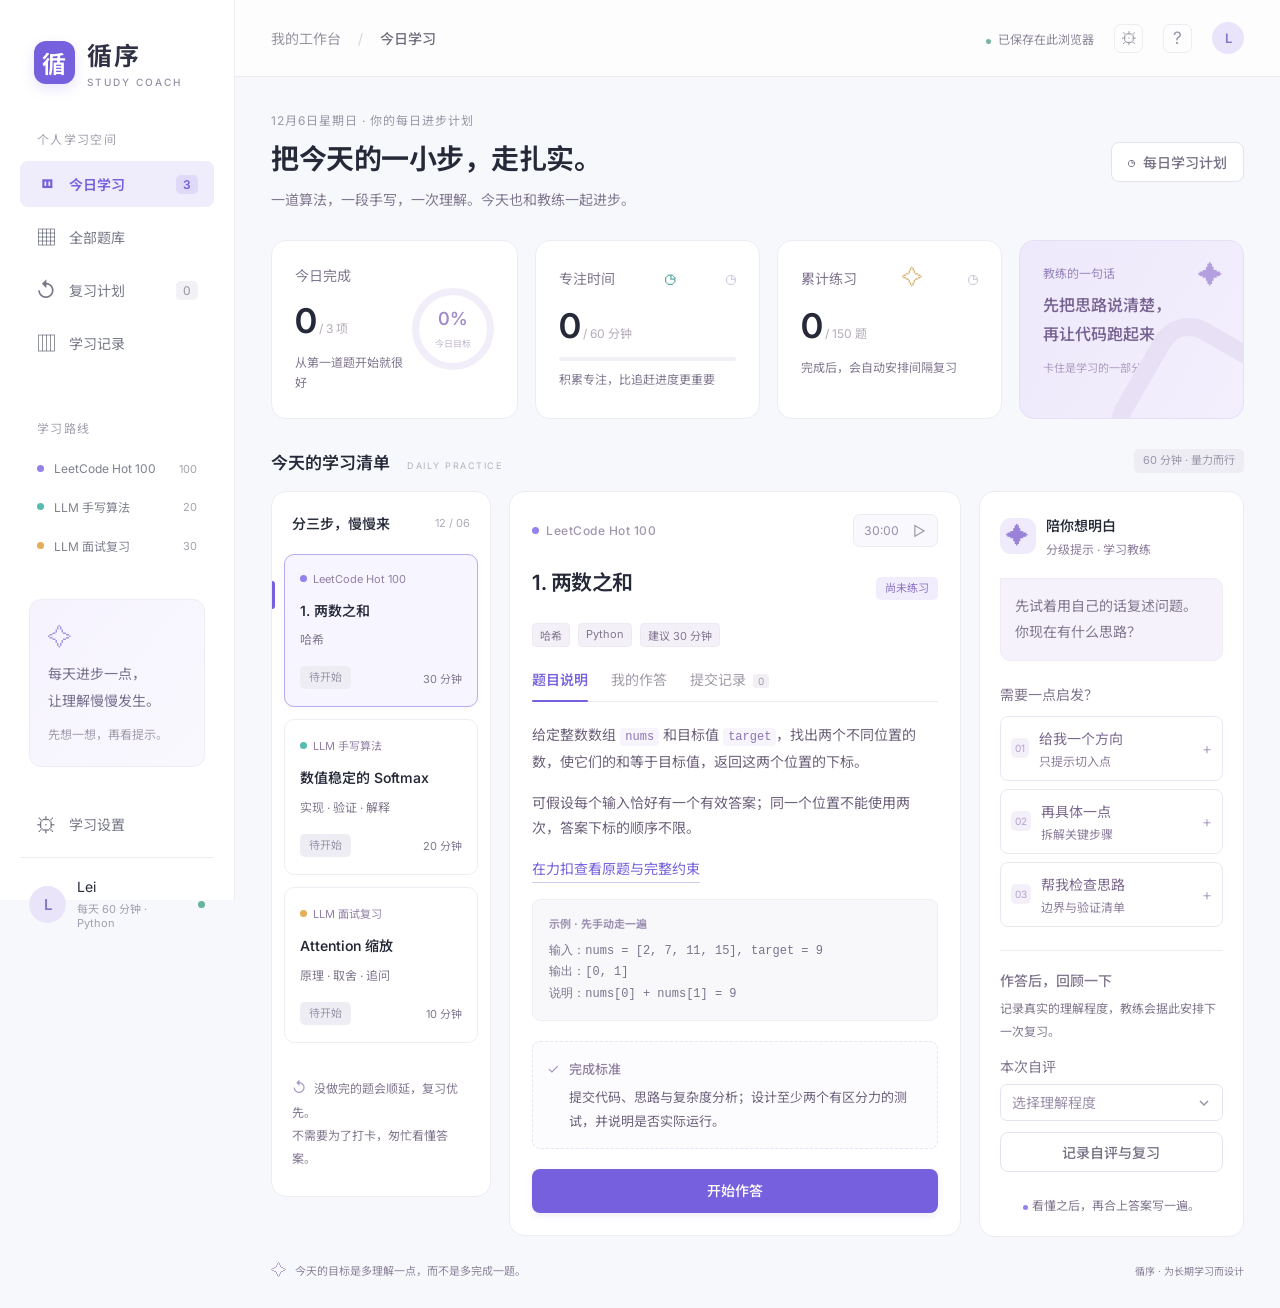
==== docs/index.html @ b7fed5d2 "Publish static site from docs branch source with optional validation" ====
<!doctype html>
<html lang="zh-CN">
<head>
<meta charset="UTF-8"><meta name="viewport" content="width=device-width, initial-scale=1.0">
<meta name="theme-color" content="#7762e8"><meta name="description" content="Hot 100 与 LLM 的每日学习工作台：作答、分级提示、专注与间隔复习。">
<title>循序 · 你的算法学习教练</title>
<link rel="icon" href="./icon.svg" type="image/svg+xml"><link rel="stylesheet" href="./style.css">
</head>
<body>
<aside class="sidebar">
<a class="brand" href="#today"><span class="brand-mark">循</span><span>循序<small>STUDY COACH</small></span></a>
<div class="workspace-label">个人学习空间</div>
<nav aria-label="主导航">
<button data-view="today" class="nav-item active"><span>◫</span>今日学习<span class="nav-badge" id="today-count">3</span></button>
<button data-view="bank" class="nav-item"><span>▦</span>全部题库</button>
<button data-view="review" class="nav-item"><span>↺</span>复习计划<span id="review-count" class="nav-badge muted">0</span></button>
<button data-view="progress" class="nav-item"><span>▥</span>学习记录</button>
</nav>
<div class="sidebar-divider"></div><div class="workspace-label">学习路线</div>
<div class="track-label"><i class="dot purple"></i>LeetCode Hot 100<span>100</span></div>
<div class="track-label"><i class="dot teal"></i>LLM 手写算法<span>20</span></div>
<div class="track-label"><i class="dot amber"></i>LLM 面试复习<span>30</span></div>
<div class="sidebar-note"><span>✧</span><p>每天进步一点，<br>让理解慢慢发生。</p><small>先想一想，再看提示。</small></div>
<div class="sidebar-bottom"><button data-view="settings" class="nav-item"><span>⚙</span>学习设置</button><div class="profile"><div class="avatar">L</div><div>Lei<small>每天 60 分钟 · Python</small></div><span class="online" title="本地存档"></span></div></div>
</aside>
<div class="app-shell">
<header class="topbar"><div class="breadcrumb">我的工作台 <span>/</span> <strong id="view-title">今日学习</strong></div><div class="topbar-right"><span class="save-indicator" id="save-status">已保存在此浏览器</span><button class="icon-button" data-view="settings" aria-label="学习设置">⚙</button><button class="icon-button" id="help-button" aria-label="使用说明">?</button><div class="avatar small">L</div></div></header>
<main>
<section class="page-heading"><div><div class="eyebrow" id="date-label"></div><h1 id="heading">把今天的一小步，走扎实。</h1><p id="subheading">一道算法，一段手写，一次理解。今天也和教练一起进步。</p></div><button class="button secondary" id="schedule-button"><span>◷</span> 每日学习计划</button></section>
<div id="today-view" class="view">
<section class="overview-grid">
<div class="overview-card daily-progress"><div><span class="card-label">今日完成</span><div class="big-number"><span id="completed">0</span><small> / <span id="total-tasks">3</span> 项</small></div><span class="card-foot" id="completion-message">从第一道题开始就很好</span></div><div class="progress-ring" id="progress-ring"><div><b id="ring-percent">0%</b><small>今日目标</small></div></div></div>
<div class="overview-card"><div class="card-top"><span class="card-label">专注时间</span><span class="stat-icon teal-text">◷</span></div><div class="big-number"><span id="focus-minutes">0</span><small> / 60 分钟</small></div><div class="mini-progress"><i id="focus-bar"></i></div><span class="card-foot">积累专注，比追赶进度更重要</span></div>
<div class="overview-card"><div class="card-top"><span class="card-label">累计练习</span><span class="stat-icon amber-text">✧</span></div><div class="big-number"><span id="practiced">0</span><small> / 150 题</small></div><span class="card-foot" id="review-summary">完成后，会自动安排间隔复习</span></div>
<div class="coach-banner"><span class="coach-spark">✦</span><div class="coach-note-label">教练的一句话</div><p id="coach-message">先把思路说清楚，<br>再让代码跑起来。</p><small>卡住是学习的一部分。</small></div>
</section>
<div class="section-line"><h2>今天的学习清单 <span>DAILY PRACTICE</span></h2><span class="pill neutral">60 分钟 · 量力而行</span></div>
<div class="learning-grid">
<section class="task-panel panel"><div class="panel-heading"><h3>分三步，慢慢来</h3><span id="task-date"></span></div><div id="task-list"></div><div class="queue-note"><span>↺</span> 没做完的题会顺延，复习优先。<br>不需要为了打卡，匆忙看懂答案。</div></section>
<section class="workspace panel">
<div class="workspace-heading"><div class="workspace-topic" id="workspace-topic"></div><div class="timer"><span id="timer-clock">30:00</span><button id="timer-toggle" class="icon-button" aria-label="开始专注计时">▷</button></div></div>
<div class="question-title-row"><h2 id="question-title"></h2><span id="question-difficulty" class="pill"></span></div><div id="question-tags" class="question-tags"></div>
<div class="tabs" role="tablist"><button role="tab" aria-selected="true" data-tab="problem" class="active">题目说明</button><button role="tab" aria-selected="false" data-tab="answer">我的作答</button><button role="tab" aria-selected="false" data-tab="history">提交记录 <span id="submission-count">0</span></button></div>
<div class="tab-content" id="problem-tab"><div id="question-description"></div><div id="question-examples"></div><div class="acceptance"><span>✓</span><div><b>完成标准</b><p id="acceptance-text"></p></div></div><button class="button primary full" id="start-answer">开始作答</button></div>
<div class="tab-content hidden" id="answer-tab"><div class="editor-toolbar"><span id="editor-language">Python 3</span><span>自动保存草稿</span></div><div class="editor-wrap"><pre id="line-numbers" aria-hidden="true">1</pre><textarea id="answer-editor" spellcheck="false" aria-label="作答编辑器" placeholder="先写下你的思路，再开始编码…"></textarea></div><label class="field-label" for="reflection">思路与验证</label><textarea id="reflection" class="reflection" placeholder="时间 / 空间复杂度、测试结果，以及卡住的地方…"></textarea><div class="answer-actions"><button class="button secondary" id="copy-answer">复制给教练</button><button class="button primary" id="submit-answer">保存本次提交</button></div><p class="fine-print">作答保存在当前浏览器。复制到 Codex 聊天可获得逐行批改，网页不会自动运行代码。</p></div>
<div class="tab-content hidden" id="history-tab"><div id="submission-history"></div></div>
</section>
<aside class="mentor-panel panel"><div class="mentor-heading"><span class="mentor-avatar">✦</span><div><h3>陪你想明白</h3><small>分级提示 · 学习教练</small></div></div><div class="mentor-message" id="mentor-intro">先试着用自己的话复述问题。你现在有什么思路？</div><div class="hint-label">需要一点启发？</div><div class="hint-levels"><button data-hint="1"><span>01</span><div>给我一个方向<small>只提示切入点</small></div><span class="hint-plus">+</span></button><button data-hint="2"><span>02</span><div>再具体一点<small>拆解关键步骤</small></div><span class="hint-plus">+</span></button><button data-hint="3"><span>03</span><div>帮我检查思路<small>边界与验证清单</small></div><span class="hint-plus">+</span></button></div><div id="hint-output" class="hint-output hidden" aria-live="polite"></div><div class="mentor-separator"></div><h4>作答后，回顾一下</h4><p class="mentor-caption">记录真实的理解程度，教练会据此安排下一次复习。</p><label class="field-label" for="grade-score">本次自评</label><select id="grade-score"><option value="">选择理解程度</option><option value="0">0 · 还没有建立思路</option><option value="1">1 · 需要完整解答</option><option value="2">2 · 提示后基本完成</option><option value="3">3 · 独立完成并讲清</option><option value="4">4 · 能验证并应对变式</option></select><button class="button secondary full" id="complete-task">记录自评与复习</button><div class="mentor-bottom"><i class="dot purple"></i>看懂之后，再合上答案写一遍。</div></aside>
</div>
<div class="bottom-note"><span>✧</span> 今天的目标是多理解一点，而不是多完成一题。<span>循序 · 为长期学习而设计</span></div>
</div>
<div id="bank-view" class="view hidden"><section class="panel wide-panel"><div class="filter-bar"><input id="search" type="search" placeholder="搜索题名、题号或知识点…" aria-label="搜索题库"><select id="track-filter" aria-label="筛选路线"><option value="all">全部路线 · 150 题</option><option value="leetcode">LeetCode Hot 100</option><option value="llm_code">LLM 手写算法</option><option value="llm_qa">LLM 面试复习</option></select><select id="status-filter" aria-label="筛选状态"><option value="all">全部状态</option><option value="new">尚未练习</option><option value="due">待复习</option><option value="practiced">已练习</option></select></div><div id="bank-results"></div></section></div>
<div id="review-view" class="view hidden"><section class="panel wide-panel"><div class="panel-heading"><h3>复习队列</h3><span>1 · 3 · 7 · 14 · 30 天</span></div><p class="section-description">低于 3 分的题次日重做；每次独立通过，逐步延长间隔。到期题会优先加入每天的学习清单。</p><div id="review-list"></div></section></div>
<div id="progress-view" class="view hidden"><section class="panel wide-panel"><div class="panel-heading"><h3>每一次认真思考，都有记录</h3><button class="button secondary" id="export-progress">导出学习备份</button></div><div id="track-progress" class="track-progress"></div><div id="activity-list"></div></section></div>
<div id="settings-view" class="view hidden"><section class="panel settings-panel"><h2>按你的节奏学习</h2><p class="section-description">当前计划：每天 60 分钟，Python。提醒由 Codex 中已创建的每日自动化提供。</p><div class="setting-row"><div><b>上午出题</b><p>北京时间 · 每天</p></div><span class="time-chip">09:00</span></div><div class="setting-row"><div><b>晚间检查</b><p>北京时间 · 每天</p></div><span class="time-chip">21:00</span></div><div class="setting-row"><div><b>数据保存</b><p>当前浏览器本地保存；不同设备不会自动同步。</p></div><span class="pill green">本地存档</span></div><div class="setting-row"><div><b>深度批改</b><p>在作答区复制内容，粘贴到当前 Codex 聊天。</p></div><span class="pill purple-pill">Codex 教练</span></div><div class="settings-actions"><button class="button primary" id="export-settings">导出备份</button><button class="button secondary" id="import-button">导入备份 / 教练记录</button><input id="import-file" type="file" accept="application/json,.json" hidden></div><p class="fine-print">支持本网页导出的备份，或本地 coach.py 生成的 progress.json。导入会合并记录，请先导出备份。请勿向网页输入 API Key 或 GitHub Token。</p></section></div>
</main>
</div>
<dialog id="info-dialog"><button class="dialog-close icon-button" aria-label="关闭弹窗">×</button><div class="dialog-icon">✦</div><h2 id="dialog-title"></h2><div id="dialog-content"></div><button class="button primary full dialog-dismiss">明白了</button></dialog>
<div id="toast" role="status" aria-live="polite"></div>
<script src="./data.js"></script><script src="./core.js"></script><script src="./app.js"></script>
</body></html>
---- docs/style.css ----
@import url('https://fonts.googleapis.com/css2?family=Noto+Sans+SC:wght@400;450;500;550;600;650;700&family=Inter:wght@400;500;550;600;650;700&display=swap');
:root{--purple:#7660dd;--purple-dark:#6047cf;--ink:#262938;--muted:#848693;--line:#ececf2;--canvas:#f7f8fc;--radius:15px;--teal:#24a79c}*{box-sizing:border-box}body{margin:0;background:var(--canvas);color:var(--ink);font-family:Inter,'Noto Sans SC',-apple-system,BlinkMacSystemFont,sans-serif;font-size:16px;-webkit-font-smoothing:antialiased}button,input,textarea,select{font:inherit}button,a,input,textarea,select{-webkit-tap-highlight-color:transparent}button{cursor:pointer}button{border:0;background:none;color:inherit}button:focus-visible,a:focus-visible{outline:3px solid #ada0f4;outline-offset:4px}button:disabled{opacity:.5;cursor:not-allowed}a{color:var(--purple);text-decoration:none}p{line-height:1.8}h1,h2,h3,h4,p{margin-top:0}.sidebar{width:235px;position:fixed;inset:0 auto 0 0;background:#fff;border-right:1px solid var(--line);display:flex;flex-direction:column;padding:36px 20px 20px;z-index:10}.brand{display:flex;align-items:center;gap:12px;color:#303144;font-size:25px;font-weight:650;letter-spacing:2px;padding:0 14px;margin-bottom:42px}.brand-mark{width:41px;height:43px;background:var(--purple);color:#fff;border-radius:12px;font-size:24px;display:grid;place-items:center;box-shadow:0 5px 13px #7762e82b}.brand small{display:block;font-size:10px;letter-spacing:2px;font-weight:500;margin-top:4px;color:#9390a5}.workspace-label{font-size:12px;letter-spacing:1.3px;color:#a0a1ae;padding:0 17px;margin-bottom:14px}nav{display:grid;gap:7px}.nav-item{display:flex;align-items:center;gap:13px;min-height:46px;width:100%;padding:10px 16px;border-radius:8px;font-size:14px;color:#777987;text-align:left;transition:.18s}.nav-item>span:first-child{font-size:21px;line-height:1;width:20px;text-align:center}.nav-item:hover{background:#f7f6fc;color:var(--purple)}.nav-item.active{background:#efecfb;color:var(--purple);font-weight:600}.nav-badge{margin-left:auto;font-size:12px;background:#e0d9f8;color:var(--purple);padding:2px 7px;border-radius:5px}.nav-badge.muted{background:#f1f1f6;color:#9695a3}.sidebar-divider{height:1px;background:var(--line);margin:28px 15px 25px}.track-label{display:flex;align-items:center;gap:10px;margin:11px 17px;font-size:13px;color:#7f8190}.track-label>span{margin-left:auto;font-size:12px;color:#a3a3ae}.dot{width:7px;height:7px;display:inline-block;border-radius:50%;flex-shrink:0}.purple{background:#9581ec}.teal{background:#56bcb1}.amber{background:#e4ad58}.sidebar-note{padding:23px 18px;margin:34px 9px;background:linear-gradient(130deg,#f6f3ff,#f9f8fd);border:1px solid #efebf8;border-radius:12px}.sidebar-note>span{font-size:24px;color:#a799df}.sidebar-note p{font-size:14px;color:#77708d;line-height:1.9;margin:9px 0}.sidebar-note small{font-size:12px;color:#a29aaf}.sidebar-bottom{margin-top:auto}.profile{display:flex;align-items:center;gap:11px;border-top:1px solid var(--line);padding:20px 9px 0;margin-top:10px;font-size:14px}.profile small{display:block;color:#a0a0af;font-size:11px;margin-top:5px}.avatar{display:grid;place-items:center;width:37px;height:37px;flex-shrink:0;border-radius:50%;background:#eae4fb;color:#8973c7;font-size:15px;font-weight:600}.avatar.small{width:32px;height:32px;font-size:13px}.online{width:7px;height:7px;background:#67b4a0;border-radius:50%;margin-left:auto}.app-shell{margin-left:235px}.topbar{height:77px;border-bottom:1px solid var(--line);background:#ffffffbf;display:flex;align-items:center;justify-content:space-between;padding:0 36px}.breadcrumb{font-size:13px;color:#9696a3}.breadcrumb span{color:#d4d2df;padding:0 13px}.breadcrumb strong{color:#6e6c7c;font-weight:500}.topbar-right{display:flex;align-items:center;gap:20px}.save-indicator{font-size:12px;color:#9698a5}.save-indicator:before{content:'';display:inline-block;width:5px;height:5px;border-radius:50%;background:#77b59e;margin-right:7px}.icon-button{width:29px;height:29px;display:inline-grid;place-items:center;border:1px solid var(--line);border-radius:7px;color:#9896a7;font-size:17px}.icon-button:hover{background:#eeeafa;color:var(--purple)}main{padding:34px 36px 20px;max-width:1700px;margin:0 auto}.page-heading{display:flex;justify-content:space-between;align-items:center;margin-bottom:28px;gap:20px}.eyebrow{font-size:12px;color:#9997a7;letter-spacing:1px;margin-bottom:9px}h1{font-size:28px;letter-spacing:-.5px;font-weight:650;margin:0 0 10px}.page-heading p{color:#92919f;font-size:13px;margin:0}.button{border-radius:8px;min-height:38px;padding:9px 16px;display:inline-flex;align-items:center;justify-content:center;gap:8px;font-size:13px;font-weight:500;white-space:nowrap;transition:background .18s,transform .18s}.button:hover{transform:translateY(-1px)}.button.primary{background:var(--purple);color:#fff;box-shadow:0 3px 7px #7660dd1c}.button.primary:hover{background:var(--purple-dark)}.button.secondary{background:#fff;border:1px solid #e4e2ed;color:#777184}.button.secondary:hover{background:#f8f6ff;border-color:#cfc5ee}.button.full{width:100%}.overview-grid{display:grid;grid-template-columns:1.1fr 1fr 1fr 1fr;gap:17px}.overview-card{background:#fff;border:1px solid var(--line);border-radius:var(--radius);padding:24px 23px;min-height:153px}.card-label{font-size:13px;color:#898796}.big-number{font-size:31px;font-weight:600;margin:14px 0 11px;letter-spacing:-1px;line-height:1.2}.big-number small{font-size:12px;color:#aaa7b6;letter-spacing:0;font-weight:400}.card-foot{font-size:11px;color:#a7a5b2}.daily-progress{display:flex;align-items:center;justify-content:space-between;gap:10px}.progress-ring{--progress:0%;height:83px;width:83px;background:conic-gradient(var(--purple) var(--progress),#efecf8 0);border-radius:50%;padding:6px;flex-shrink:0;transform:rotate(-90deg)}.progress-ring>div{background:#fff;border-radius:50%;height:100%;display:flex;flex-direction:column;justify-content:center;align-items:center;transform:rotate(90deg)}.progress-ring b{font-size:18px;color:#7364b3;font-weight:550}.progress-ring small{font-size:9px;color:#aaa6b5;margin-top:4px}.card-top{display:flex;justify-content:space-between;align-items:center}.stat-icon{font-size:21px}.teal-text{color:#60afa7}.amber-text{color:#d5ae6a}.mini-progress{height:4px;background:#f0f1f6;border-radius:8px;margin:-1px 0 9px}.mini-progress i{display:block;height:100%;border-radius:8px;background:#66b9ae;width:0;max-width:100%}.coach-banner{position:relative;border-radius:var(--radius);padding:23px;background:linear-gradient(120deg,#eee9fb,#f3effd);overflow:hidden;border:1px solid #e6dff5}.coach-banner:after{content:'';width:120px;height:120px;position:absolute;right:-38px;bottom:-70px;border:18px solid #e8e0f5;border-radius:40px;transform:rotate(30deg)}.coach-spark{position:absolute;right:20px;top:19px;font-size:25px;color:#b4a0de}.coach-note-label{font-size:12px;color:#9885bb}.coach-banner p{font-size:16px;line-height:1.8;font-weight:550;color:#776391;margin:10px 0 7px}.coach-banner small{font-size:11px;color:#ac9bbd}.section-line{display:flex;justify-content:space-between;align-items:center;margin:30px 0 17px}.section-line h2{font-size:17px;font-weight:600;margin:0}.section-line h2>span{font-size:9px;letter-spacing:1.5px;color:#b4b0bf;margin-left:13px;font-weight:400}.pill{display:inline-block;padding:4px 9px;border-radius:5px;font-size:11px;line-height:1.4;white-space:nowrap}.neutral{color:#9b96a8;background:#eeedf4}.green{background:#edf7f0;color:#62a180}.purple-pill{background:#f1edfc;color:#8a73c5}.learning-grid{display:grid;grid-template-columns:minmax(210px,.85fr) minmax(360px,1.8fr) minmax(235px,1fr);gap:18px;align-items:start}.panel{background:#fff;border:1px solid var(--line);border-radius:var(--radius);overflow:hidden}.panel-heading{padding:21px 20px;display:flex;align-items:center;justify-content:space-between;gap:10px}.panel-heading h3{font-size:14px;font-weight:550;margin:0}.panel-heading>span{font-size:11px;color:#b0aab9}.task-panel{min-height:620px}.task-card{position:relative;display:block;width:calc(100% - 24px);margin:0 12px 12px;border:1px solid #eeedf3;border-radius:10px;text-align:left;padding:17px 15px;background:#fff;transition:.2s}.task-card:hover{border-color:#bfb2ed}.task-card.selected{background:#f7f5ff;border-color:#bbaaf0;box-shadow:0 2px 7px #7963c50a}.task-card.selected:before{content:'';position:absolute;left:-13px;top:26px;width:3px;height:28px;background:var(--purple);border-radius:0 3px 3px 0}.task-card-top{display:flex;align-items:center;gap:7px;margin-bottom:12px;font-size:10px;color:#9e93b9}.task-card-top>span:last-child{margin-left:auto;color:#aaa3b8}.task-card h4{font-size:14px;line-height:1.6;font-weight:550;margin:0 0 9px}.task-card p{font-size:11px;color:#aaa4b7;margin:0 0 15px}.task-card-bottom{display:flex;justify-content:space-between;align-items:center;font-size:11px;color:#aea8ba}.task-status{font-size:10px;padding:3px 7px;background:#f1eef7;color:#9e8dbb;border-radius:4px}.task-status.complete{color:#58a089;background:#edf8f1}.queue-note{padding:19px 20px 25px;font-size:11px;line-height:1.9;color:#aaa4b5}.queue-note>span{color:#a89ac5;margin-right:5px;font-size:15px}.workspace{min-height:620px;padding:22px}.workspace-heading{display:flex;align-items:center;justify-content:space-between;gap:8px}.workspace-topic{color:var(--purple);font-size:11px;font-weight:500;letter-spacing:.5px}.timer{display:flex;align-items:center;gap:9px;padding:3px 5px 3px 10px;background:#f9f8fc;border:1px solid #eeeaf5;border-radius:7px;color:#8f839e;font-size:12px;font-variant-numeric:tabular-nums}.timer .icon-button{border:0;font-size:14px;width:23px;height:23px}.question-title-row{display:flex;align-items:center;gap:12px;margin:19px 0 12px}.question-title-row h2{font-size:22px;letter-spacing:-.5px;margin:0;font-weight:650}.question-tags{display:flex;gap:7px;flex-wrap:wrap;margin-bottom:23px}.question-tags span{font-size:10px;background:#f6f5f9;color:#a39aad;border:1px solid #eeeaf4;border-radius:4px;padding:3px 7px}.tabs{display:flex;gap:23px;border-bottom:1px solid var(--line);margin-bottom:20px}.tabs button{padding:0 0 12px;font-size:12px;color:#a29ba9;position:relative}.tabs button.active{color:var(--purple);font-weight:550}.tabs button.active:after{position:absolute;content:'';bottom:-1px;left:0;right:0;height:2px;background:var(--purple);border-radius:2px}.tabs button>span{font-size:10px;padding:1px 5px;background:#f2f0f6;border-radius:3px;margin-left:3px}.tab-content{font-size:13px;line-height:1.85}.tab-content p{color:#817b8c}.tab-content code{font-family:'SFMono-Regular',Consolas,monospace;font-size:12px;color:#8b75b4;background:#f7f4fb;padding:2px 5px;border-radius:4px}#question-description p{margin-bottom:16px}#question-description a{display:inline-block;border-bottom:1px solid #d6cbf0}.example{background:#f8f8fb;border:1px solid #f0edf5;border-radius:8px;padding:14px 16px;margin:16px 0}.example b{font-size:11px;color:#9d92b3;display:block;margin-bottom:7px}.example pre{font-family:Consolas,monospace;font-size:12px;line-height:1.8;color:#7a738c;white-space:pre-wrap;margin:0}.acceptance{display:flex;gap:10px;margin:20px 0;padding:14px;background:#fcfbfe;border:1px dashed #e8e2f1;border-radius:8px}.acceptance>span{color:#a392c3;font-size:14px}.acceptance b{font-size:11px;color:#90819e;font-weight:500}.acceptance p{font-size:11px;color:#aaa2b3;line-height:1.9;margin:3px 0 0}.mentor-panel{padding:23px 20px;min-height:620px}.mentor-heading{display:flex;align-items:center;gap:10px;margin-bottom:20px}.mentor-avatar{display:grid;place-items:center;background:#efebfc;color:#9a83d7;width:36px;height:36px;border-radius:11px;font-size:23px}.mentor-heading h3{font-size:14px;font-weight:550;margin:0 0 3px}.mentor-heading small{font-size:10px;color:#b1a9bc}.mentor-message{background:#f7f5fc;padding:14px;border:1px solid #f0ebf7;border-radius:0 10px 10px 10px;font-size:12px;color:#9a8eab;line-height:1.9;margin-bottom:23px}.hint-label{font-size:12px;color:#9991a4;margin-bottom:12px}.hint-levels{display:grid;gap:8px}.hint-levels button{display:flex;align-items:center;gap:10px;border:1px solid #ece7f3;border-radius:8px;padding:11px 10px;text-align:left}.hint-levels button:hover{background:#f9f6ff;border-color:#cabbeb}.hint-levels button>span:first-child{color:#b2a2cb;background:#f4f0fa;border-radius:5px;padding:4px;font-size:10px}.hint-levels button div{font-size:12px;color:#8b7d9f}.hint-levels button small{display:block;font-size:10px;color:#b7acc3;margin-top:4px}.hint-plus{margin-left:auto;color:#b4a4c8;font-size:15px}.hint-output{background:#faf8ff;padding:12px;border-left:2px solid #b6a5e0;font-size:12px;line-height:1.9;color:#8e7ba4;margin-top:12px}.mentor-separator{height:1px;background:var(--line);margin:23px 0 19px}.mentor-panel h4{font-size:12px;color:#8c8299;font-weight:500;margin:0 0 8px}.mentor-caption{font-size:11px;color:#b0a5bb;line-height:1.8;margin-bottom:12px}.field-label{display:block;font-size:11px;color:#9c91aa;margin:13px 0 8px}select{appearance:none;background:#fff url("data:image/svg+xml,%3Csvg width='12' height='8' xmlns='http://www.w3.org/2000/svg'%3E%3Cpath d='m2 2 4 4 4-4' fill='none' stroke='%239c91aa' stroke-width='1.5'/%3E%3C/svg%3E") no-repeat right 12px center;border:1px solid #e7e2ee;border-radius:7px;color:#9b90a9;min-height:37px;padding:8px 31px 8px 11px;font-size:12px}#grade-score{width:100%;margin-bottom:11px}.mentor-bottom{font-size:10px;color:#b4a9c0;margin-top:24px;text-align:center}.mentor-bottom .dot{width:5px;height:5px;margin-right:4px}.bottom-note{display:flex;align-items:center;gap:8px;color:#b2adbb;font-size:11px;margin:23px 0 8px}.bottom-note>span:first-child{font-size:16px;color:#b6a6d1}.bottom-note>span:last-child{margin-left:auto;font-size:10px}.editor-toolbar{display:flex;justify-content:space-between;align-items:center;background:#f1eff8;color:#8c7e9e;padding:8px 12px;font-size:10px;border-radius:7px 7px 0 0}.editor-wrap{display:flex;background:#faf9fe;border:1px solid #eeebf6;border-top:0;border-radius:0 0 7px 7px;overflow:hidden;height:270px}.editor-wrap pre{margin:0;padding:13px 8px 13px 12px;text-align:right;font:12px/1.8 Consolas,monospace;color:#c1b9d0;background:#f6f4fb;overflow:hidden;min-width:32px;white-space:pre}#answer-editor{resize:none;width:100%;padding:13px 12px;border:0;background:transparent;outline:none;white-space:pre;overflow:auto;font:12px/1.8 'SFMono-Regular',Consolas,monospace;color:#6a568b;tab-size:4}.reflection{width:100%;min-height:85px;resize:vertical;border:1px solid #eae5f2;border-radius:7px;padding:9px 11px;font-size:12px;color:#80748e;line-height:1.7}.reflection::placeholder{color:#b8b0c3}.answer-actions{display:flex;justify-content:flex-end;gap:9px;margin-top:15px}.fine-print{font-size:11px;line-height:1.8;color:#aaa2b4!important;margin:13px 0 0}.hidden{display:none!important}.wide-panel{padding:24px;min-height:400px}.wide-panel>.panel-heading{padding:0 0 22px}.filter-bar{display:flex;gap:12px;margin-bottom:20px}.filter-bar input{flex:1;min-width:100px;border:1px solid #e7e2ee;border-radius:7px;padding:10px 13px;font-size:13px;color:#796b8d}.bank-row{display:flex;align-items:center;gap:13px;padding:17px 9px;border-bottom:1px solid var(--line)}.bank-row>div{flex:1;min-width:0}.bank-row h3{margin:0 0 6px;font-size:14px;font-weight:500}.bank-row p{font-size:11px;color:#aaa0b7;margin:0}.bank-row>span{font-size:11px;color:#9e91ae;white-space:nowrap}.bank-result-count{font-size:12px;color:#aaa0b6;padding:5px 9px 12px}.empty{padding:55px 20px;text-align:center;color:#aaa0b5;font-size:13px;line-height:1.9}.empty>span{display:block;font-size:36px;color:#cabee0;margin-bottom:15px}.section-description{font-size:13px;color:#a095ad;line-height:1.9;margin-bottom:20px}.track-progress{display:grid;grid-template-columns:repeat(3,1fr);gap:15px;margin:5px 0 30px}.track-progress>div{background:#faf8fd;border:1px solid #eee9f6;border-radius:10px;padding:20px}.track-progress h3{font-size:13px;font-weight:500;color:#9484a8}.track-progress strong{font-size:29px;color:#78628f;font-weight:550}.track-progress small{font-size:12px;color:#b0a4bb}.history-item{border:1px solid #eae4f3;border-radius:8px;padding:16px;margin-bottom:12px}.history-item h4{font-size:13px;color:#8c7a9f;margin:0 0 7px}.history-item small{font-size:10px;color:#b2a5bd}.history-item pre{white-space:pre-wrap;overflow-wrap:anywhere;font:12px/1.8 Consolas,monospace;color:#7b6c8a;background:#faf8fd;padding:12px;border-radius:6px;max-height:230px;overflow:auto}.history-item p{font-size:12px;white-space:pre-wrap}.settings-panel{max-width:800px;padding:30px}.settings-panel h2{font-size:21px;font-weight:550}.setting-row{display:flex;justify-content:space-between;align-items:center;padding:21px 0;border-bottom:1px solid var(--line);gap:20px}.setting-row b{font-size:14px;font-weight:500}.setting-row p{font-size:12px;color:#aaa0b6;margin:5px 0 0}.time-chip{font-size:20px;font-weight:550;color:#8b75b1;font-variant-numeric:tabular-nums}.settings-actions{display:flex;gap:12px;margin-top:28px}dialog{max-width:440px;width:calc(100% - 36px);border:1px solid #e5ddf1;border-radius:18px;padding:32px;color:#766782;box-shadow:0 20px 80px #34234d22}dialog::backdrop{background:#29233a55;backdrop-filter:blur(3px)}dialog h2{font-size:21px;margin:18px 0 16px}dialog p{font-size:13px;color:#9c8da9;line-height:1.9}dialog ul{padding-left:19px;font-size:13px;color:#9c8da9;line-height:2.2}.dialog-icon{font-size:32px;color:var(--purple)}.dialog-close{position:absolute;right:17px;top:17px}.dialog-dismiss{margin-top:16px}#toast{position:fixed;bottom:30px;left:calc(50% + 117px);transform:translate(-50%,20px);padding:12px 21px;background:#4a3c5de8;color:#fff;border-radius:9px;font-size:13px;z-index:50;opacity:0;pointer-events:none;transition:.2s;max-width:90vw}#toast.show{opacity:1;transform:translate(-50%,0)}
/* Keep task-critical copy comfortable to read at desktop and mobile sizes. */
.task-card h4,.nav-item,.track-label,.panel-heading h3,.mentor-heading h3{font-size:14px}.tab-content,.button,.tabs button,.mentor-message,.hint-levels button div{font-size:14px}.hint-label,.mentor-panel h4,.field-label,select{font-size:14px}.card-label,.page-heading p,.breadcrumb{font-size:14px}.task-card p,.task-card-bottom,.queue-note,.mentor-caption,.fine-print,.mentor-bottom{font-size:12px}.hint-levels button small,.card-foot,.mentor-heading small{font-size:12px}.acceptance b,.acceptance p{font-size:13px}.editor-wrap{height:300px}#answer-editor,.editor-wrap pre{font-size:14px}.reflection{font-size:14px}.sidebar-note p{font-size:14px}.task-panel,.workspace,.mentor-panel{min-height:690px}.learning-grid{grid-template-columns:minmax(210px,.83fr) minmax(370px,1.7fr) minmax(250px,1fr)}
@media(min-width:1600px){main{padding-top:42px}.page-heading{margin-bottom:35px}.overview-card{min-height:170px}.learning-grid{grid-template-columns:1fr 1.9fr 1.05fr}.task-card{padding:20px 18px;margin-bottom:15px}.workspace{padding:27px}.mentor-panel{padding:27px 23px}.tab-content{font-size:15px}}
@media(max-width:1250px){.sidebar{width:205px;padding-left:14px;padding-right:14px}.app-shell{margin-left:205px}main{padding:28px 24px}.topbar{padding:0 24px}.overview-grid{gap:12px}.overview-card{padding:20px 16px}.progress-ring{width:65px;height:65px}.progress-ring small{font-size:8px}.card-foot{font-size:11px}.learning-grid{grid-template-columns:225px minmax(350px,1fr)}.mentor-panel{grid-column:1/-1;display:grid;grid-template-columns:1fr 1fr;column-gap:30px;min-height:0}.mentor-heading,.mentor-message,.hint-label,.hint-levels,.hint-output{grid-column:1}.mentor-separator{display:none}.mentor-panel h4{grid-column:2;grid-row:1;margin-top:3px}.mentor-caption{grid-column:2;grid-row:2}.mentor-panel .field-label{grid-column:2;grid-row:3}.mentor-panel select{grid-column:2;grid-row:4;align-self:start}.mentor-panel #complete-task{grid-column:2;grid-row:4;align-self:end;margin-top:65px}.mentor-bottom{grid-column:2;grid-row:5}.task-panel,.workspace{min-height:650px}#toast{left:calc(50% + 102px)}}
@media(max-width:1000px){.sidebar{width:78px;padding:25px 10px}.brand{padding:0;justify-content:center;margin-bottom:30px}.brand>span:last-child,.workspace-label,.nav-item>span:not(:first-child),.sidebar-note,.sidebar-divider,.track-label,.profile>div:not(.avatar),.online{display:none}.nav-item{font-size:0;justify-content:center;padding:12px 0;margin-bottom:6px}.nav-item>span:first-child{font-size:25px}.profile{padding:20px 0 0;justify-content:center}.app-shell{margin-left:78px}.overview-grid{grid-template-columns:repeat(2,1fr)}.coach-banner{min-height:140px}.overview-card{min-height:140px}.page-heading p{font-size:13px}h1{font-size:25px}.page-heading .button{font-size:12px}#toast{left:calc(50% + 39px)}}
@media(max-width:700px){.sidebar{width:100%;inset:auto 0 0;height:65px;padding:3px 9px;background:#ffffffed;backdrop-filter:blur(15px);border-top:1px solid var(--line);border-right:0}.brand,.sidebar-bottom,.sidebar .workspace-label{display:none}.sidebar nav{display:flex;justify-content:space-around;height:58px}.nav-item{width:25%;height:58px;min-height:0;display:flex;flex-direction:column;gap:4px;font-size:10px;padding:6px 0;margin:0;border-radius:8px}.nav-item>span:first-child{font-size:22px}.app-shell{margin-left:0}.topbar{height:57px;padding:0 18px}.topbar-right{gap:13px}.save-indicator{font-size:10px}.breadcrumb{font-size:11px}.breadcrumb span{padding:0 7px}.topbar-right .avatar{display:none}main{padding:25px 16px 85px}.page-heading{align-items:start;margin-bottom:24px}.page-heading .button{padding:8px;min-height:32px;font-size:0;gap:0}.page-heading .button>span{font-size:20px}.eyebrow{font-size:10px}h1{font-size:23px;line-height:1.5;letter-spacing:-.5px}.page-heading p{font-size:12px;max-width:290px}.overview-grid{gap:10px}.overview-card{padding:17px 15px;min-height:140px}.big-number{font-size:29px}.big-number small{font-size:10px}.card-label{font-size:12px}.card-foot{font-size:10px}.progress-ring{width:59px;height:59px;padding:5px}.progress-ring b{font-size:14px}.coach-banner{padding:18px 16px;min-height:140px}.coach-banner p{font-size:15px}.coach-banner small{font-size:10px}.coach-note-label{font-size:10px}.coach-spark{font-size:20px;right:12px;top:13px}.learning-grid{display:flex;flex-direction:column;gap:16px}.task-panel{width:100%;min-height:0;padding-bottom:8px}.task-panel .panel-heading{padding:16px}.task-panel #task-list{display:flex;overflow:auto;padding:0 9px;gap:9px}.task-card{width:190px;min-width:190px;padding:13px 12px;margin:0 0 5px}.task-card.selected:before{display:none}.task-card h4{font-size:13px;white-space:normal}.task-card p{font-size:10px;margin-bottom:12px}.task-card-top{font-size:10px}.task-card-bottom{font-size:11px}.queue-note{display:none}.workspace{width:100%;padding:20px;min-height:0}.mentor-panel{width:100%;display:block;min-height:0;padding:23px}.mentor-separator{display:block}.mentor-panel #complete-task{margin-top:0}.section-line{margin-top:25px}.section-line h2{font-size:16px}.section-line h2>span{display:none}.section-line>.pill{font-size:10px}.bottom-note{line-height:1.9;font-size:11px}.bottom-note>span:last-child{display:none}.question-title-row h2{font-size:22px}.filter-bar{flex-wrap:wrap}.filter-bar input{flex-basis:100%}.filter-bar select{flex:1;min-width:0;font-size:12px}.wide-panel{padding:17px}.bank-row{flex-wrap:wrap;gap:7px}.bank-row>div{flex-basis:75%}.bank-row h3{font-size:13px}.bank-row .button{min-height:30px;padding:5px 10px;font-size:12px}.track-progress{grid-template-columns:1fr}.track-progress>div{padding:15px}.settings-panel{padding:23px}.setting-row p{font-size:12px}.setting-row b{font-size:14px}.settings-actions{flex-wrap:wrap}.answer-actions{justify-content:space-between}.answer-actions .button{font-size:13px}.tabs{gap:22px}.tabs button{font-size:13px}#toast{left:50%;bottom:82px;width:max-content;max-width:90vw}.topbar .icon-button{width:25px;height:25px;font-size:14px}.panel-heading h3{font-size:14px}.wide-panel .panel-heading{flex-wrap:wrap}}
@media(prefers-reduced-motion:reduce){*{transition:none!important;scroll-behavior:auto!important}}
.workspace-topic{font-size:12px;color:#a196b0;display:flex;align-items:center;gap:7px}.workspace-heading{display:flex;justify-content:space-between;align-items:center;margin-bottom:17px}.timer{display:flex;align-items:center;gap:8px;font-size:12px;color:#9b8cae;font-variant-numeric:tabular-nums}.timer .icon-button{width:25px;height:25px;font-size:14px}.question-title-row{display:flex;align-items:center;justify-content:space-between;gap:10px}.question-title-row h2{font-size:21px;margin:0 0 12px;font-weight:600;line-height:1.6}.question-tags{display:flex;gap:8px;flex-wrap:wrap;margin-bottom:22px}.question-tags span{font-size:11px;color:#aaa0b7;background:#f7f5fa;border-radius:4px;padding:3px 7px}.progress-ring{width:82px;height:82px;background:conic-gradient(#9a86e7 0%,#f1edf9 0);border-radius:50%;padding:7px;flex-shrink:0}.progress-ring>div{background:#fff;border-radius:50%;width:100%;height:100%;display:flex;flex-direction:column;align-items:center;justify-content:center;gap:4px}.progress-ring b{font-size:18px;color:#a08aca;font-weight:550}.progress-ring small{font-size:9px;color:#c0b5d1}.daily-progress{display:flex;align-items:center;justify-content:space-between;gap:9px}.big-number{font-size:34px;font-weight:650;line-height:1.4;margin:12px 0 8px}.big-number small{font-size:12px;font-weight:400;color:#b5abba}.card-label{color:#a69caf}.card-foot{color:#b4aabb}.card-top{display:flex;align-items:center;justify-content:space-between}.card-top:after{content:'◷';font-size:20px;color:#d5cde1}.question-tags{margin-top:0}.task-card-top{display:flex;align-items:center;gap:6px;font-size:11px;color:#a294b3;margin-bottom:13px}.task-card-bottom{display:flex;align-items:center;justify-content:space-between;color:#afa2bc;font-size:11px}.task-card h4{line-height:1.7;margin-bottom:7px}.task-card p{color:#b0a5bc;margin-top:0}.card-foot{display:block;line-height:1.7}@media(max-width:1250px){.progress-ring{width:65px;height:65px;padding:6px}.progress-ring b{font-size:15px}.progress-ring small{font-size:8px}.big-number{font-size:30px}}@media(max-width:700px){.progress-ring{width:58px;height:58px;padding:5px}.progress-ring b{font-size:14px}.progress-ring small{font-size:8px}.big-number{font-size:27px}.big-number small{font-size:10px}.card-foot{font-size:10px}.question-title-row h2{font-size:20px}.task-card-top{margin-bottom:8px}.task-card h4{margin-bottom:5px}}
/* Text contrast and compact screens. */
.card-label,.card-foot,.page-heading p,.question-tags span,.mentor-caption,.fine-print,.queue-note,.task-card p,.task-card-bottom,.mentor-message,.hint-label,.mentor-panel h4,.field-label,.mentor-bottom,.section-description,.setting-row p{color:#81778f!important}.hint-levels button small,.mentor-heading small,.acceptance p{color:#8d7f9d}.tab-content p{color:#6d627b}.question-tags span{background:#f3f0f8}.mentor-message{background:#f5f2fb}.track-label{font-size:12px;white-space:nowrap}.track-label>span{font-size:11px}.settings-panel .fine-print{font-size:12px}.save-indicator{color:#8b8497}.hint-levels button div{color:#7b688f}.task-card-top{color:#9280a6}.mentor-caption{line-height:1.9}.bottom-note{color:#8b8198}
@media(max-width:700px){.progress-ring{width:60px;height:60px}.card-foot{font-size:11px}.daily-progress{gap:3px}.daily-progress .card-foot{font-size:10px}.settings-panel .setting-row p{max-width:215px}.setting-row{gap:10px}}
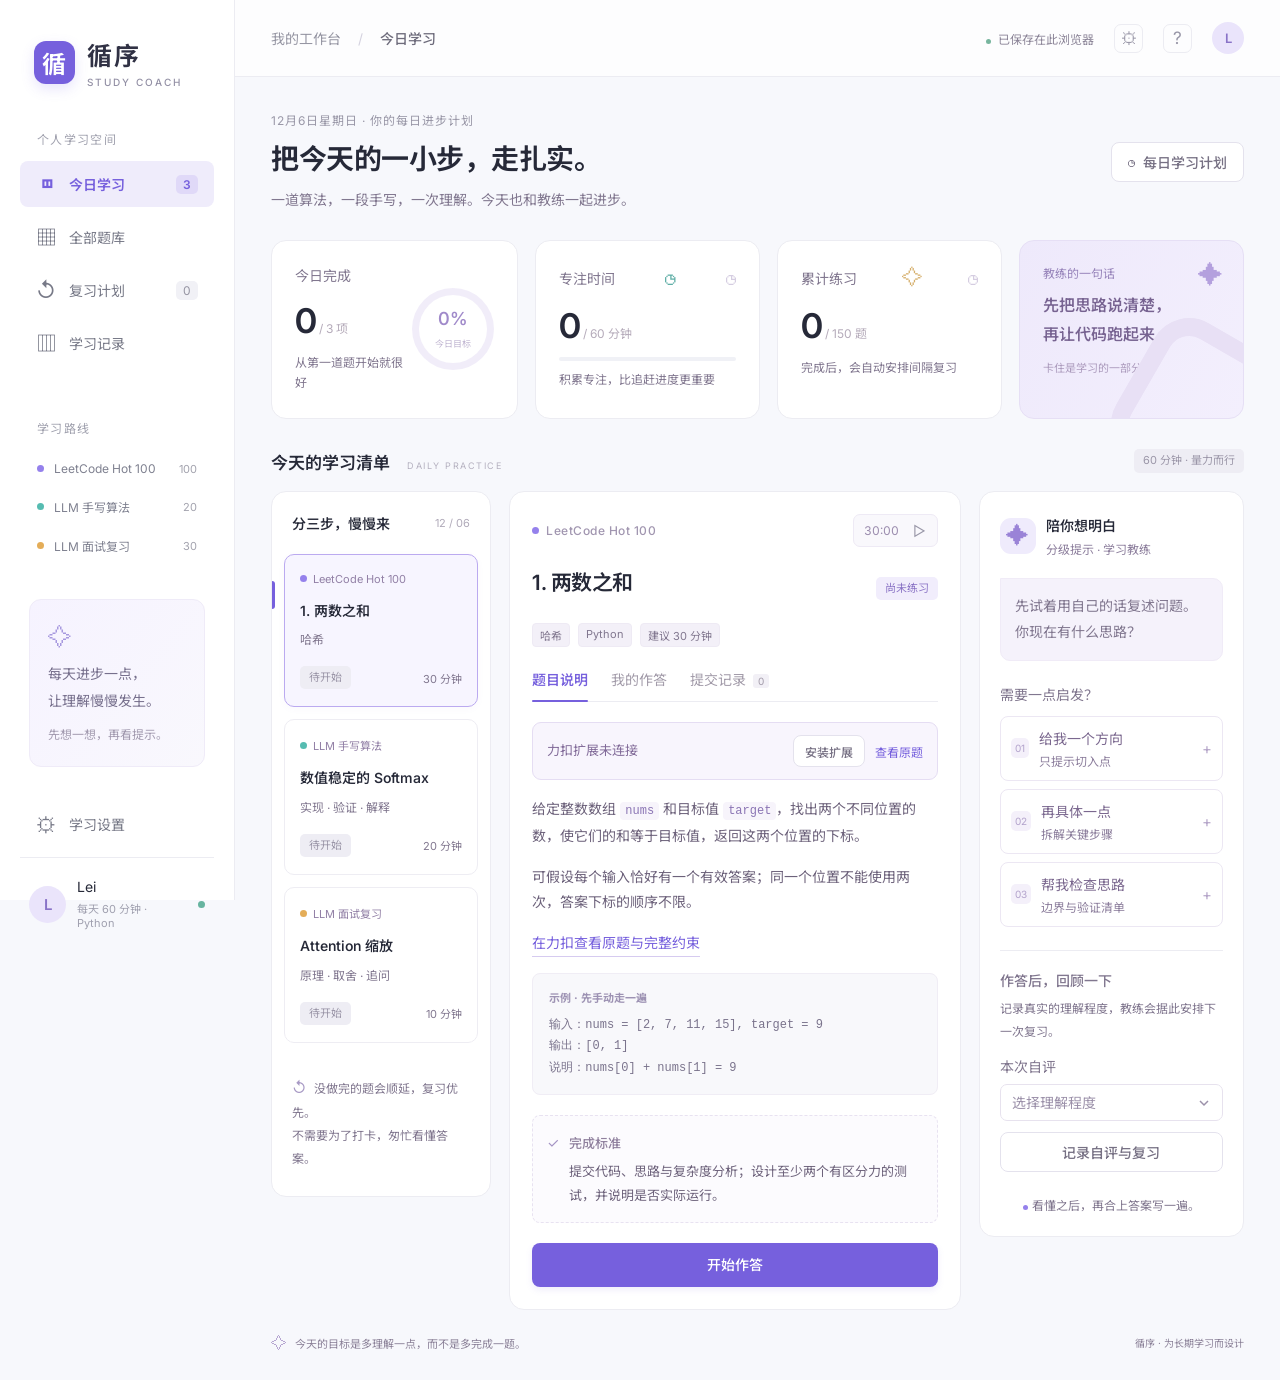
==== commit 8f44e690: "Connect official LeetCode judging through local browser extension" ====
--- a/docs/index.html
+++ b/docs/index.html
@@ -4,7 +4,7 @@
 <meta charset="UTF-8"><meta name="viewport" content="width=device-width, initial-scale=1.0">
 <meta name="theme-color" content="#7762e8"><meta name="description" content="Hot 100 与 LLM 的每日学习工作台：作答、分级提示、专注与间隔复习。">
 <title>循序 · 你的算法学习教练</title>
-<link rel="icon" href="./icon.svg" type="image/svg+xml"><link rel="stylesheet" href="./style.css">
+<link rel="icon" href="./icon.svg" type="image/svg+xml"><link rel="stylesheet" href="./style.css?v=20261119-lc1">
 </head>
 <body>
 <aside class="sidebar">
@@ -41,9 +41,10 @@
 <div class="workspace-heading"><div class="workspace-topic" id="workspace-topic"></div><div class="timer"><span id="timer-clock">30:00</span><button id="timer-toggle" class="icon-button" aria-label="开始专注计时">▷</button></div></div>
 <div class="question-title-row"><h2 id="question-title"></h2><span id="question-difficulty" class="pill"></span></div><div id="question-tags" class="question-tags"></div>
 <div class="tabs" role="tablist"><button role="tab" aria-selected="true" data-tab="problem" class="active">题目说明</button><button role="tab" aria-selected="false" data-tab="answer">我的作答</button><button role="tab" aria-selected="false" data-tab="history">提交记录 <span id="submission-count">0</span></button></div>
+<div id="leetcode-connection" class="leetcode-connection hidden"><span id="leetcode-status">力扣扩展未连接</span><button id="install-extension" class="button secondary">连接力扣</button><a id="official-problem" target="_blank" rel="noopener noreferrer">查看原题</a></div><div id="submission-status" class="submission-status hidden" role="status" aria-live="polite"></div>
 <div class="tab-content" id="problem-tab"><div id="question-description"></div><div id="question-examples"></div><div class="acceptance"><span>✓</span><div><b>完成标准</b><p id="acceptance-text"></p></div></div><button class="button primary full" id="start-answer">开始作答</button></div>
-<div class="tab-content hidden" id="answer-tab"><div class="editor-toolbar"><span id="editor-language">Python 3</span><span>自动保存草稿</span></div><div class="editor-wrap"><pre id="line-numbers" aria-hidden="true">1</pre><textarea id="answer-editor" spellcheck="false" aria-label="作答编辑器" placeholder="先写下你的思路，再开始编码…"></textarea></div><label class="field-label" for="reflection">思路与验证</label><textarea id="reflection" class="reflection" placeholder="时间 / 空间复杂度、测试结果，以及卡住的地方…"></textarea><div class="answer-actions"><button class="button secondary" id="copy-answer">复制给教练</button><button class="button primary" id="submit-answer">保存本次提交</button></div><p class="fine-print">作答保存在当前浏览器。复制到 Codex 聊天可获得逐行批改，网页不会自动运行代码。</p></div>
-<div class="tab-content hidden" id="history-tab"><div id="submission-history"></div></div>
+<div class="tab-content hidden" id="answer-tab"><div class="editor-toolbar"><span id="editor-language">Python 3</span><span>自动保存草稿</span></div><p class="editor-shortcuts">Enter 自动缩进 · Tab / Shift+Tab 调整缩进 · ⌘ / Ctrl+Enter 提交</p><div class="editor-wrap"><pre id="line-numbers" aria-hidden="true">1</pre><textarea id="answer-editor" spellcheck="false" autocapitalize="off" autocomplete="off" autocorrect="off" aria-label="作答编辑器" placeholder="先写下你的思路，再开始编码…"></textarea></div><label class="field-label" for="reflection">思路与验证</label><textarea id="reflection" class="reflection" placeholder="时间 / 空间复杂度、测试结果，以及卡住的地方…"></textarea><div class="answer-actions"><button class="button secondary" id="copy-answer">复制给教练</button><button class="button primary" id="submit-answer">提交答案</button></div><p class="fine-print">作答保存在当前浏览器。Hot 100 通过扩展交给力扣官方判题；LLM 手写及口述可复制给教练批改。</p></div>
+<div class="tab-content hidden" id="history-tab"><button id="cancel-official" class="button secondary hidden">停止等待官方结果</button><div id="submission-history"></div><div id="history-actions" class="answer-actions hidden"><button id="history-edit" class="button secondary">继续修改</button><button id="history-copy" class="button primary">复制已提交答案给教练</button></div><p class="fine-print">提交会保存答案快照。教练批改请复制到 Codex 聊天；完成情况可在右侧记录自评。</p></div>
 </section>
 <aside class="mentor-panel panel"><div class="mentor-heading"><span class="mentor-avatar">✦</span><div><h3>陪你想明白</h3><small>分级提示 · 学习教练</small></div></div><div class="mentor-message" id="mentor-intro">先试着用自己的话复述问题。你现在有什么思路？</div><div class="hint-label">需要一点启发？</div><div class="hint-levels"><button data-hint="1"><span>01</span><div>给我一个方向<small>只提示切入点</small></div><span class="hint-plus">+</span></button><button data-hint="2"><span>02</span><div>再具体一点<small>拆解关键步骤</small></div><span class="hint-plus">+</span></button><button data-hint="3"><span>03</span><div>帮我检查思路<small>边界与验证清单</small></div><span class="hint-plus">+</span></button></div><div id="hint-output" class="hint-output hidden" aria-live="polite"></div><div class="mentor-separator"></div><h4>作答后，回顾一下</h4><p class="mentor-caption">记录真实的理解程度，教练会据此安排下一次复习。</p><label class="field-label" for="grade-score">本次自评</label><select id="grade-score"><option value="">选择理解程度</option><option value="0">0 · 还没有建立思路</option><option value="1">1 · 需要完整解答</option><option value="2">2 · 提示后基本完成</option><option value="3">3 · 独立完成并讲清</option><option value="4">4 · 能验证并应对变式</option></select><button class="button secondary full" id="complete-task">记录自评与复习</button><div class="mentor-bottom"><i class="dot purple"></i>看懂之后，再合上答案写一遍。</div></aside>
 </div>
@@ -52,10 +53,10 @@
 <div id="bank-view" class="view hidden"><section class="panel wide-panel"><div class="filter-bar"><input id="search" type="search" placeholder="搜索题名、题号或知识点…" aria-label="搜索题库"><select id="track-filter" aria-label="筛选路线"><option value="all">全部路线 · 150 题</option><option value="leetcode">LeetCode Hot 100</option><option value="llm_code">LLM 手写算法</option><option value="llm_qa">LLM 面试复习</option></select><select id="status-filter" aria-label="筛选状态"><option value="all">全部状态</option><option value="new">尚未练习</option><option value="due">待复习</option><option value="practiced">已练习</option></select></div><div id="bank-results"></div></section></div>
 <div id="review-view" class="view hidden"><section class="panel wide-panel"><div class="panel-heading"><h3>复习队列</h3><span>1 · 3 · 7 · 14 · 30 天</span></div><p class="section-description">低于 3 分的题次日重做；每次独立通过，逐步延长间隔。到期题会优先加入每天的学习清单。</p><div id="review-list"></div></section></div>
 <div id="progress-view" class="view hidden"><section class="panel wide-panel"><div class="panel-heading"><h3>每一次认真思考，都有记录</h3><button class="button secondary" id="export-progress">导出学习备份</button></div><div id="track-progress" class="track-progress"></div><div id="activity-list"></div></section></div>
-<div id="settings-view" class="view hidden"><section class="panel settings-panel"><h2>按你的节奏学习</h2><p class="section-description">当前计划：每天 60 分钟，Python。提醒由 Codex 中已创建的每日自动化提供。</p><div class="setting-row"><div><b>上午出题</b><p>北京时间 · 每天</p></div><span class="time-chip">09:00</span></div><div class="setting-row"><div><b>晚间检查</b><p>北京时间 · 每天</p></div><span class="time-chip">21:00</span></div><div class="setting-row"><div><b>数据保存</b><p>当前浏览器本地保存；不同设备不会自动同步。</p></div><span class="pill green">本地存档</span></div><div class="setting-row"><div><b>深度批改</b><p>在作答区复制内容，粘贴到当前 Codex 聊天。</p></div><span class="pill purple-pill">Codex 教练</span></div><div class="settings-actions"><button class="button primary" id="export-settings">导出备份</button><button class="button secondary" id="import-button">导入备份 / 教练记录</button><input id="import-file" type="file" accept="application/json,.json" hidden></div><p class="fine-print">支持本网页导出的备份，或本地 coach.py 生成的 progress.json。导入会合并记录，请先导出备份。请勿向网页输入 API Key 或 GitHub Token。</p></section></div>
+<div id="settings-view" class="view hidden"><section class="panel settings-panel"><h2>按你的节奏学习</h2><p class="section-description">当前计划：每天 60 分钟，Python。提醒由 Codex 中已创建的每日自动化提供。</p><div class="setting-row"><div><b>上午出题</b><p>北京时间 · 每天</p></div><span class="time-chip">09:00</span></div><div class="setting-row"><div><b>晚间检查</b><p>北京时间 · 每天</p></div><span class="time-chip">21:00</span></div><div class="setting-row"><div><b>数据保存</b><p>当前浏览器本地保存；不同设备不会自动同步。</p></div><span class="pill green">本地存档</span></div><div class="setting-row"><div><b>深度批改</b><p>在作答区复制内容，粘贴到当前 Codex 聊天。</p></div><span class="pill purple-pill">Codex 教练</span></div><div class="leetcode-settings"><h3>力扣账号与官方判题</h3><label class="field-label" for="leetcode-username">力扣个人主页用户名</label><input id="leetcode-username" placeholder="例如个人主页 /u/ 后面的用户名" autocomplete="off"><label class="field-label" for="leetcode-round-start">只同步此日期起的 AC</label><input id="leetcode-round-start" type="date"><button id="sync-leetcode" class="button secondary">同步最近 AC</button><p id="leetcode-sync-status" class="fine-print">复用旧项目的最近 AC 查询；查不到记录不代表答案错误。</p><button id="settings-install-extension" class="button secondary">安装 / 连接扩展</button></div><div class="settings-actions"><button class="button primary" id="export-settings">导出备份</button><button class="button secondary" id="import-button">导入备份 / 教练记录</button><input id="import-file" type="file" accept="application/json,.json" hidden></div><p class="fine-print">支持本网页导出的备份，或本地 coach.py 生成的 progress.json。导入会合并记录，请先导出备份。请勿向网页输入 API Key 或 GitHub Token。</p></section></div>
 </main>
 </div>
 <dialog id="info-dialog"><button class="dialog-close icon-button" aria-label="关闭弹窗">×</button><div class="dialog-icon">✦</div><h2 id="dialog-title"></h2><div id="dialog-content"></div><button class="button primary full dialog-dismiss">明白了</button></dialog>
 <div id="toast" role="status" aria-live="polite"></div>
-<script src="./data.js"></script><script src="./core.js"></script><script src="./app.js"></script>
+<script src="./data.js"></script><script src="./core.js?v=20261119-lc1"></script><script src="./editor.js"></script><script src="./leetcode-problems.js?v=20261119-lc1"></script><script src="./leetcode.js?v=20261119-lc1"></script><script src="./app.js?v=20261119-lc1"></script>
 </body></html>
--- a/docs/style.css
+++ b/docs/style.css
@@ -11,3 +11,6 @@
 /* Text contrast and compact screens. */
 .card-label,.card-foot,.page-heading p,.question-tags span,.mentor-caption,.fine-print,.queue-note,.task-card p,.task-card-bottom,.mentor-message,.hint-label,.mentor-panel h4,.field-label,.mentor-bottom,.section-description,.setting-row p{color:#81778f!important}.hint-levels button small,.mentor-heading small,.acceptance p{color:#8d7f9d}.tab-content p{color:#6d627b}.question-tags span{background:#f3f0f8}.mentor-message{background:#f5f2fb}.track-label{font-size:12px;white-space:nowrap}.track-label>span{font-size:11px}.settings-panel .fine-print{font-size:12px}.save-indicator{color:#8b8497}.hint-levels button div{color:#7b688f}.task-card-top{color:#9280a6}.mentor-caption{line-height:1.9}.bottom-note{color:#8b8198}
 @media(max-width:700px){.progress-ring{width:60px;height:60px}.card-foot{font-size:11px}.daily-progress{gap:3px}.daily-progress .card-foot{font-size:10px}.settings-panel .setting-row p{max-width:215px}.setting-row{gap:10px}}
+.editor-shortcuts{margin:0;padding:8px 11px;background:#f8f6fc;color:#81718e!important;font-size:12px;line-height:1.7}.submission-status{border:1px solid #cde6db;background:#f0f8f4;color:#3f7961;padding:12px 14px;border-radius:8px;font-size:14px;line-height:1.8;margin:0 0 18px;overflow-wrap:anywhere}.submission-status.pending{border-color:#e3d4b7;background:#fff9ed;color:#8d6a30}.submission-status.error{border-color:#ebc6cb;background:#fff3f4;color:#a64e5a}#history-actions{flex-wrap:wrap}#answer-editor{tab-size:4}
+.leetcode-connection{display:flex;align-items:center;gap:10px;flex-wrap:wrap;padding:10px 12px;background:#f8f5fe;border:1px solid #e3dcf1;border-radius:8px;margin:0 0 16px;font-size:12px;color:#82718f}.leetcode-connection span{flex:1;min-width:130px}.leetcode-connection .button{font-size:12px;padding:6px 9px;min-height:30px}.leetcode-connection a{font-size:12px}.official-result{padding:14px;border-radius:8px;border:1px solid #e5dcf0;background:#faf7fe;margin:12px 0;font-size:13px}.official-result.accepted{background:#eef9f2;border-color:#c7e3d2;color:#368360}.official-result.failed{background:#fff4f3;border-color:#f0d0cc;color:#a85c51}.official-result p{font-size:12px;line-height:1.8;margin:7px 0}.official-result summary{cursor:pointer;font-size:13px;font-weight:500}.official-result details{margin:12px 0}.official-result pre{background:#ffffffab;max-height:220px;overflow:auto;white-space:pre-wrap;overflow-wrap:anywhere}.leetcode-settings{padding:25px 0 12px}.leetcode-settings h3{font-size:16px;font-weight:500}.leetcode-settings input{display:block;width:100%;margin:7px 0 14px;padding:10px;border:1px solid #e5ddf0;border-radius:7px;font-size:14px;color:#766286}.leetcode-settings button{margin-top:8px}#cancel-official{margin-bottom:14px}dialog ol{padding-left:19px;font-size:13px;color:#8e7ca3;line-height:2}.history-item h4{font-size:15px;line-height:1.8}
+.leetcode-connection{display:flex;flex-wrap:wrap;align-items:center;gap:10px;border:1px solid #e5ddf3;border-radius:9px;padding:12px 14px;margin:0 0 16px;background:#f8f5fd;font-size:13px;color:#826b99}.leetcode-connection>span{flex:1;min-width:140px;line-height:1.8}.leetcode-connection .button{padding:6px 11px;min-height:32px;font-size:12px}.leetcode-connection a{font-size:12px}.official-result pre{font-size:13px}.official-result b{font-size:14px}
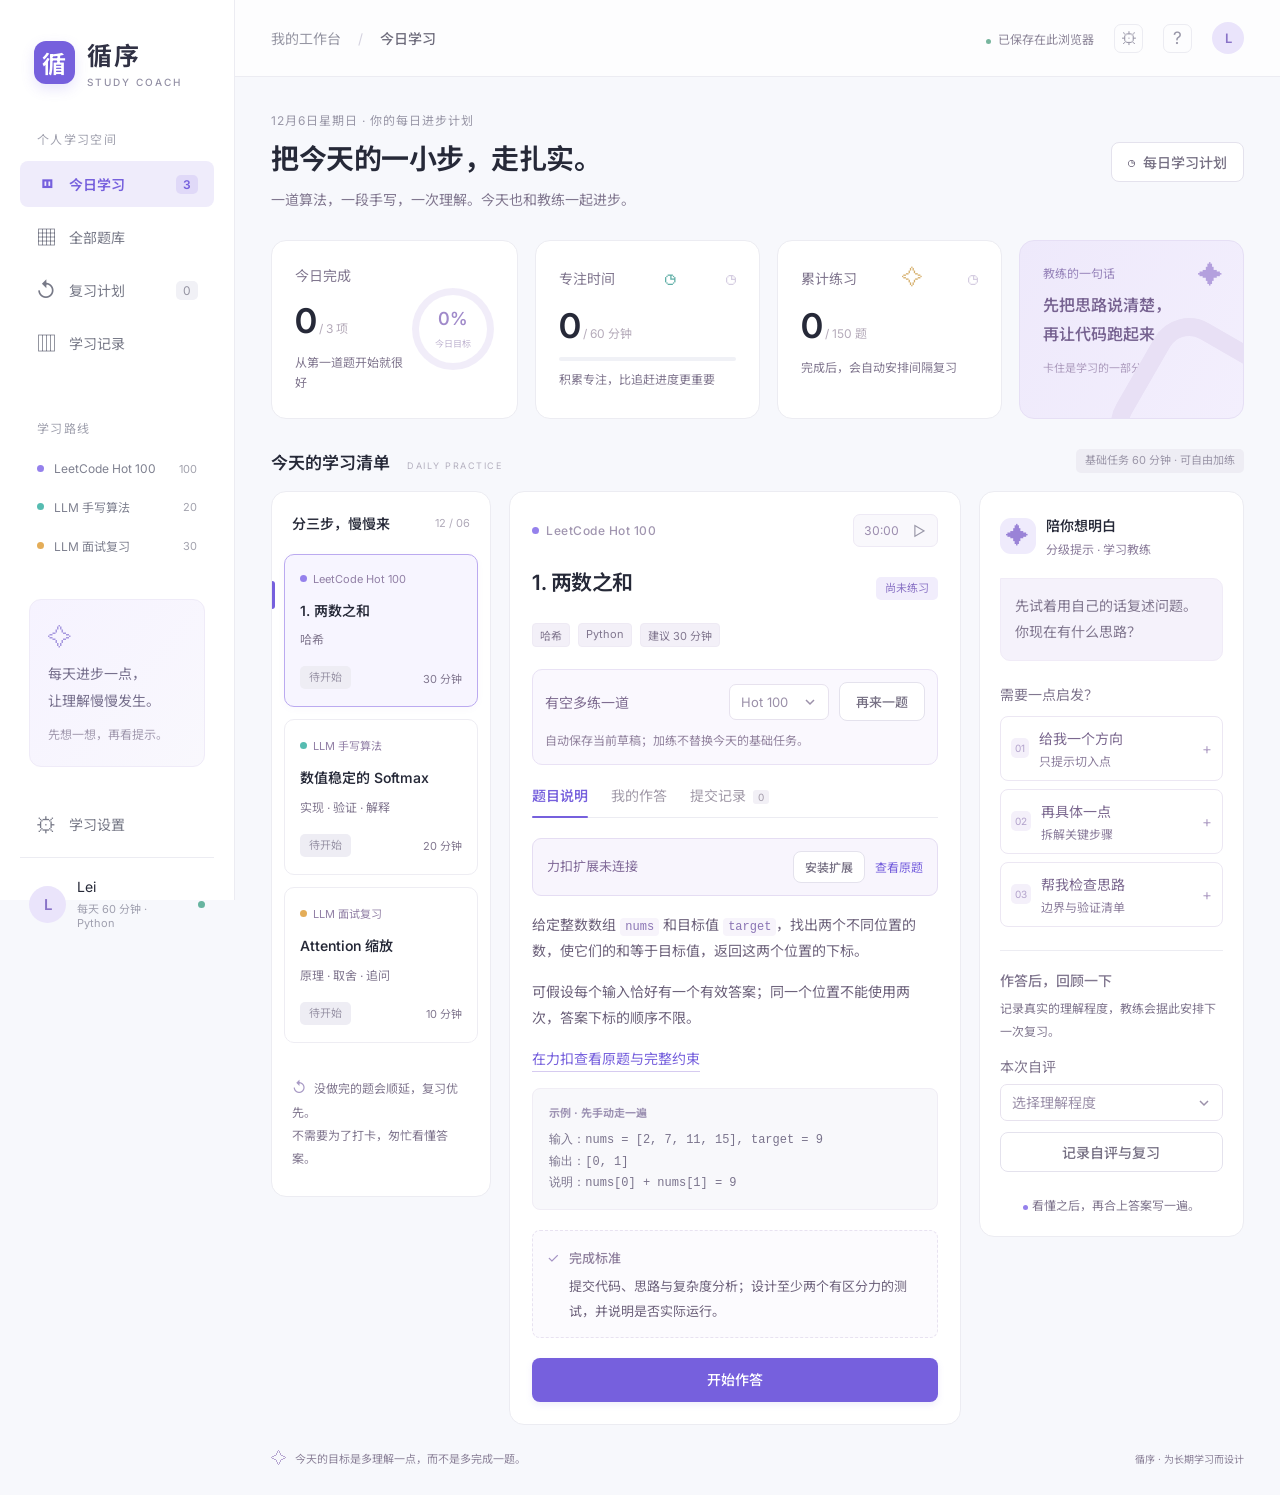
==== commit 439c7589: "Add optional extra practice with saved drafts and spaced review" ====
--- a/docs/index.html
+++ b/docs/index.html
@@ -4,7 +4,7 @@
 <meta charset="UTF-8"><meta name="viewport" content="width=device-width, initial-scale=1.0">
 <meta name="theme-color" content="#7762e8"><meta name="description" content="Hot 100 与 LLM 的每日学习工作台：作答、分级提示、专注与间隔复习。">
 <title>循序 · 你的算法学习教练</title>
-<link rel="icon" href="./icon.svg" type="image/svg+xml"><link rel="stylesheet" href="./style.css?v=20261119-lc1">
+<link rel="icon" href="./icon.svg" type="image/svg+xml"><link rel="stylesheet" href="./style.css?v=20261119-extra1">
 </head>
 <body>
 <aside class="sidebar">
@@ -34,13 +34,13 @@
 <div class="overview-card"><div class="card-top"><span class="card-label">累计练习</span><span class="stat-icon amber-text">✧</span></div><div class="big-number"><span id="practiced">0</span><small> / 150 题</small></div><span class="card-foot" id="review-summary">完成后，会自动安排间隔复习</span></div>
 <div class="coach-banner"><span class="coach-spark">✦</span><div class="coach-note-label">教练的一句话</div><p id="coach-message">先把思路说清楚，<br>再让代码跑起来。</p><small>卡住是学习的一部分。</small></div>
 </section>
-<div class="section-line"><h2>今天的学习清单 <span>DAILY PRACTICE</span></h2><span class="pill neutral">60 分钟 · 量力而行</span></div>
+<div class="section-line"><h2>今天的学习清单 <span>DAILY PRACTICE</span></h2><span class="pill neutral">基础任务 60 分钟 · 可自由加练</span></div>
 <div class="learning-grid">
-<section class="task-panel panel"><div class="panel-heading"><h3>分三步，慢慢来</h3><span id="task-date"></span></div><div id="task-list"></div><div class="queue-note"><span>↺</span> 没做完的题会顺延，复习优先。<br>不需要为了打卡，匆忙看懂答案。</div></section>
+<section class="task-panel panel"><div class="panel-heading"><h3>分三步，慢慢来</h3><span id="task-date"></span></div><div id="task-list"></div><details id="extra-practice-section" class="extra-practice-section hidden" open><summary id="extra-practice-summary">今日加练</summary><div id="extra-task-list"></div></details><div class="queue-note"><span>↺</span> 没做完的题会顺延，复习优先。<br>不需要为了打卡，匆忙看懂答案。</div></section>
 <section class="workspace panel">
 <div class="workspace-heading"><div class="workspace-topic" id="workspace-topic"></div><div class="timer"><span id="timer-clock">30:00</span><button id="timer-toggle" class="icon-button" aria-label="开始专注计时">▷</button></div></div>
 <div class="question-title-row"><h2 id="question-title"></h2><span id="question-difficulty" class="pill"></span></div><div id="question-tags" class="question-tags"></div>
-<div class="tabs" role="tablist"><button role="tab" aria-selected="true" data-tab="problem" class="active">题目说明</button><button role="tab" aria-selected="false" data-tab="answer">我的作答</button><button role="tab" aria-selected="false" data-tab="history">提交记录 <span id="submission-count">0</span></button></div>
+<div class="extra-practice-controls"><label for="practice-track">有空多练一道</label><select id="practice-track" aria-label="加练路线"><option value="leetcode">Hot 100</option><option value="llm_code">LLM 手写</option><option value="llm_qa">LLM 面试</option></select><button id="next-question" class="button secondary" title="保留草稿，优先复习，再选新题">再来一题</button><p>自动保存当前草稿；加练不替换今天的基础任务。</p></div><div class="tabs" role="tablist"><button role="tab" aria-selected="true" data-tab="problem" class="active">题目说明</button><button role="tab" aria-selected="false" data-tab="answer">我的作答</button><button role="tab" aria-selected="false" data-tab="history">提交记录 <span id="submission-count">0</span></button></div>
 <div id="leetcode-connection" class="leetcode-connection hidden"><span id="leetcode-status">力扣扩展未连接</span><button id="install-extension" class="button secondary">连接力扣</button><a id="official-problem" target="_blank" rel="noopener noreferrer">查看原题</a></div><div id="submission-status" class="submission-status hidden" role="status" aria-live="polite"></div>
 <div class="tab-content" id="problem-tab"><div id="question-description"></div><div id="question-examples"></div><div class="acceptance"><span>✓</span><div><b>完成标准</b><p id="acceptance-text"></p></div></div><button class="button primary full" id="start-answer">开始作答</button></div>
 <div class="tab-content hidden" id="answer-tab"><div class="editor-toolbar"><span id="editor-language">Python 3</span><span>自动保存草稿</span></div><p class="editor-shortcuts">Enter 自动缩进 · Tab / Shift+Tab 调整缩进 · ⌘ / Ctrl+Enter 提交</p><div class="editor-wrap"><pre id="line-numbers" aria-hidden="true">1</pre><textarea id="answer-editor" spellcheck="false" autocapitalize="off" autocomplete="off" autocorrect="off" aria-label="作答编辑器" placeholder="先写下你的思路，再开始编码…"></textarea></div><label class="field-label" for="reflection">思路与验证</label><textarea id="reflection" class="reflection" placeholder="时间 / 空间复杂度、测试结果，以及卡住的地方…"></textarea><div class="answer-actions"><button class="button secondary" id="copy-answer">复制给教练</button><button class="button primary" id="submit-answer">提交答案</button></div><p class="fine-print">作答保存在当前浏览器。Hot 100 通过扩展交给力扣官方判题；LLM 手写及口述可复制给教练批改。</p></div>
@@ -58,5 +58,5 @@
 </div>
 <dialog id="info-dialog"><button class="dialog-close icon-button" aria-label="关闭弹窗">×</button><div class="dialog-icon">✦</div><h2 id="dialog-title"></h2><div id="dialog-content"></div><button class="button primary full dialog-dismiss">明白了</button></dialog>
 <div id="toast" role="status" aria-live="polite"></div>
-<script src="./data.js"></script><script src="./core.js?v=20261119-lc1"></script><script src="./editor.js"></script><script src="./leetcode-problems.js?v=20261119-lc1"></script><script src="./leetcode.js?v=20261119-lc1"></script><script src="./app.js?v=20261119-lc1"></script>
+<script src="./data.js"></script><script src="./core.js?v=20261119-extra1"></script><script src="./editor.js"></script><script src="./leetcode-problems.js?v=20261119-extra1"></script><script src="./leetcode.js?v=20261119-extra1"></script><script src="./app.js?v=20261119-extra1"></script>
 </body></html>
--- a/docs/style.css
+++ b/docs/style.css
@@ -14,3 +14,4 @@
 .editor-shortcuts{margin:0;padding:8px 11px;background:#f8f6fc;color:#81718e!important;font-size:12px;line-height:1.7}.submission-status{border:1px solid #cde6db;background:#f0f8f4;color:#3f7961;padding:12px 14px;border-radius:8px;font-size:14px;line-height:1.8;margin:0 0 18px;overflow-wrap:anywhere}.submission-status.pending{border-color:#e3d4b7;background:#fff9ed;color:#8d6a30}.submission-status.error{border-color:#ebc6cb;background:#fff3f4;color:#a64e5a}#history-actions{flex-wrap:wrap}#answer-editor{tab-size:4}
 .leetcode-connection{display:flex;align-items:center;gap:10px;flex-wrap:wrap;padding:10px 12px;background:#f8f5fe;border:1px solid #e3dcf1;border-radius:8px;margin:0 0 16px;font-size:12px;color:#82718f}.leetcode-connection span{flex:1;min-width:130px}.leetcode-connection .button{font-size:12px;padding:6px 9px;min-height:30px}.leetcode-connection a{font-size:12px}.official-result{padding:14px;border-radius:8px;border:1px solid #e5dcf0;background:#faf7fe;margin:12px 0;font-size:13px}.official-result.accepted{background:#eef9f2;border-color:#c7e3d2;color:#368360}.official-result.failed{background:#fff4f3;border-color:#f0d0cc;color:#a85c51}.official-result p{font-size:12px;line-height:1.8;margin:7px 0}.official-result summary{cursor:pointer;font-size:13px;font-weight:500}.official-result details{margin:12px 0}.official-result pre{background:#ffffffab;max-height:220px;overflow:auto;white-space:pre-wrap;overflow-wrap:anywhere}.leetcode-settings{padding:25px 0 12px}.leetcode-settings h3{font-size:16px;font-weight:500}.leetcode-settings input{display:block;width:100%;margin:7px 0 14px;padding:10px;border:1px solid #e5ddf0;border-radius:7px;font-size:14px;color:#766286}.leetcode-settings button{margin-top:8px}#cancel-official{margin-bottom:14px}dialog ol{padding-left:19px;font-size:13px;color:#8e7ca3;line-height:2}.history-item h4{font-size:15px;line-height:1.8}
 .leetcode-connection{display:flex;flex-wrap:wrap;align-items:center;gap:10px;border:1px solid #e5ddf3;border-radius:9px;padding:12px 14px;margin:0 0 16px;background:#f8f5fd;font-size:13px;color:#826b99}.leetcode-connection>span{flex:1;min-width:140px;line-height:1.8}.leetcode-connection .button{padding:6px 11px;min-height:32px;font-size:12px}.leetcode-connection a{font-size:12px}.official-result pre{font-size:13px}.official-result b{font-size:14px}
+.extra-practice-controls{display:flex;flex-wrap:wrap;align-items:center;gap:10px;background:#faf8fe;border:1px solid #e9e2f5;border-radius:10px;padding:12px;margin:0 0 20px}.extra-practice-controls label{font-size:14px;color:#7f6d91;flex:1;white-space:nowrap}.extra-practice-controls select{font-size:13px;min-height:36px}.extra-practice-controls .button{font-size:13px;min-height:36px}.extra-practice-controls p{flex-basis:100%;margin:0;color:#92839e;font-size:12px;line-height:1.7}.extra-practice-section{margin:12px 0;border-top:1px solid #ece7f4;padding-top:15px}.extra-practice-section summary{cursor:pointer;padding:0 20px 15px;font-size:13px;color:#8a73ab}.extra-practice-section .task-card{background:#fcfaff}#extra-task-list{max-height:340px;overflow:auto}.extra-practice-section .task-card.selected{background:#f3eefa}@media(max-width:700px){.extra-practice-controls label{flex-basis:100%}.extra-practice-controls select{flex:1}.extra-practice-section{margin:8px 0 0}.extra-practice-section summary{padding:5px 16px 12px}#extra-task-list{display:flex;max-height:none;gap:9px;overflow:auto;padding:0 9px 5px}.extra-practice-section .task-card{flex-shrink:0}}
